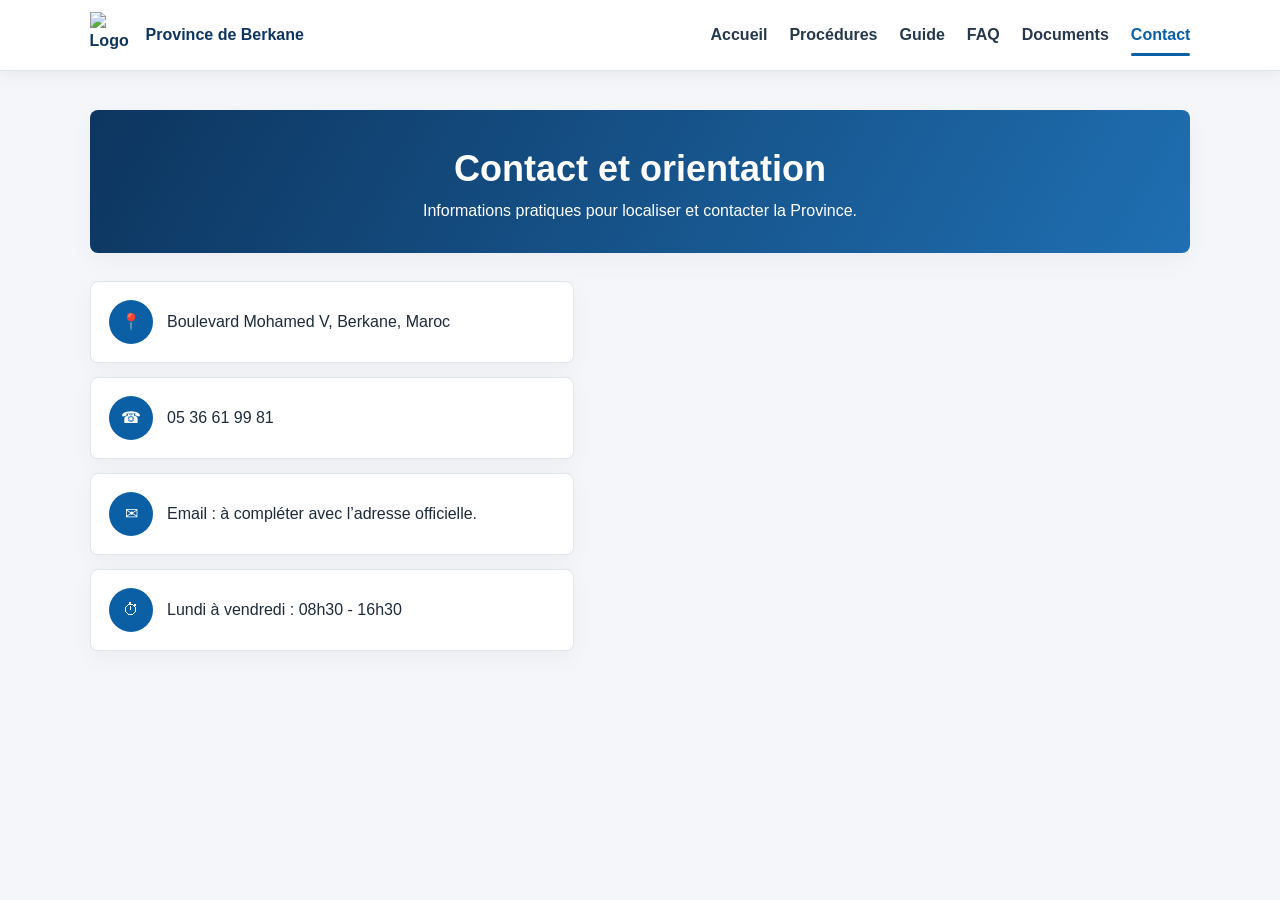
==== contact.html @ f851dc52 "Add files via upload" ====
<!DOCTYPE html>
<html lang="fr">
<head>
    <meta charset="UTF-8">
    <meta name="viewport" content="width=device-width, initial-scale=1.0">
    <title>Contact</title>
    <link rel="stylesheet" href="style.css">
</head>
<body>
    <header class="navbar">
        <a href="index.html" class="logo">
            <img src="images/logo.png" alt="Logo Province de Berkane">
            <span>Province de Berkane</span>
        </a>

        <button class="menu-btn" id="menuBtn">&#9776;</button>

        <nav id="navMenu">
            <a href="index.html">Accueil</a>
            <a href="procedures.html">Procédures</a>
            <a href="guide.html">Guide</a>
            <a href="faq.html">FAQ</a>
            <a href="documents.html">Documents</a>
            <a href="contact.html" class="active">Contact</a>
        </nav>
    </header>

    <main class="container">
        <section class="page-banner">
            <h1>Contact et orientation</h1>
            <p>Informations pratiques pour localiser et contacter la Province.</p>
        </section>

        <section class="contact-page">
            <div class="contact-info">
                <div class="contact-item">
                    <span>📍</span>
                    <p> Boulevard Mohamed V, Berkane, Maroc</p>
                </div>

                <div class="contact-item">
                    <span>☎</span>
                    <p> 05 36 61 99 81</p>
                </div>

                <div class="contact-item">
                    <span>✉</span>
                    <p>Email : à compléter avec l’adresse officielle.</p>
                </div>

                <div class="contact-item">
                    <span>⏱</span>
                    <p>Lundi à vendredi : 08h30 - 16h30</p>
                </div>
            </div>

            <iframe
                title="Localisation de la Province de Berkane"
                src="https://www.google.com/maps?q=Province%20de%20Berkane%20Maroc&output=embed">
            </iframe>
        </section>
    </main>

    <script src="script.js"></script>
</body>
</html>
---- style.css ----
/* Style général du site administratif */
* {
    box-sizing: border-box;
    margin: 0;
    padding: 0;
}

body {
    font-family: Arial, Helvetica, sans-serif;
    background: #f4f6f9;
    color: #1d2b3a;
    line-height: 1.6;
}

.navbar {
    position: fixed;
    top: 0;
    width: 100%;
    z-index: 100;
    display: flex;
    align-items: center;
    justify-content: space-between;
    padding: 12px 7%;
    background: #ffffff;
    border-bottom: 1px solid #dfe5ec;
    box-shadow: 0 4px 14px rgba(0, 0, 0, 0.06);
}

.logo {
    display: flex;
    align-items: center;
    gap: 10px;
    color: #0d355f;
    font-weight: bold;
    text-decoration: none;
}

.logo img {
    width: 46px;
    height: 46px;
    object-fit: contain;
}

nav {
    display: flex;
    gap: 22px;
}

nav a {
    position: relative;
    color: #26384c;
    font-weight: 600;
    text-decoration: none;
}

nav a:hover,
nav a.active {
    color: #0b5fa5;
}

nav a.active::after,
nav a:hover::after {
    content: "";
    position: absolute;
    left: 0;
    bottom: -8px;
    width: 100%;
    height: 3px;
    background: #0b5fa5;
    border-radius: 8px;
}

.menu-btn {
    display: none;
    padding: 6px 12px;
    color: white;
    background: #0d355f;
    border: none;
    border-radius: 6px;
    font-size: 22px;
    cursor: pointer;
}

.hero {
    height: 470px;
    display: flex;
    align-items: center;
    margin-top: 74px;
    background:
        linear-gradient(90deg, rgba(13, 53, 95, 0.88) 0%, rgba(13, 53, 95, 0.72) 42%, rgba(13, 53, 95, 0.08) 70%),
        url("images/province.png") center / cover;
}

.hero-box {
    width: 48%;
    min-width: 430px;
    padding: 55px 7%;
    color: white;
}

.hero h1 {
    margin-bottom: 18px;
    font-size: clamp(34px, 5vw, 54px);
    line-height: 1.2;
}

.hero p {
    max-width: 520px;
    margin-bottom: 26px;
    font-size: 18px;
}

.btn {
    display: inline-block;
    padding: 13px 24px;
    color: white;
    background: #0b5fa5;
    border-radius: 6px;
    font-weight: bold;
    text-decoration: none;
    transition: 0.3s;
}

.light-btn {
    color: #0d355f;
    background: white;
}

.light-btn:hover {
    color: white;
    background: #0b5fa5;
}

.btn:hover {
    background: #0d355f;
    transform: translateY(-2px);
}

.home-cards {
    width: min(1180px, 92%);
    display: grid;
    grid-template-columns: repeat(4, 1fr);
    gap: 20px;
    margin: -35px auto 55px;
    position: relative;
    z-index: 2;
}

.container {
    width: min(1100px, 90%);
    margin: auto;
    padding-top: 110px;
    padding-bottom: 50px;
}

.page-title,
.page-banner {
    margin-bottom: 28px;
    padding: 30px;
    background: white;
    border-left: 5px solid #0b5fa5;
    border-radius: 8px;
    box-shadow: 0 8px 22px rgba(0, 0, 0, 0.04);
}

.page-title h1,
.page-banner h1 {
    color: #0d355f;
    font-size: 36px;
}

.page-banner {
    color: white;
    text-align: center;
    background: linear-gradient(120deg, #0d355f, #1f6fb2);
    border-left: none;
}

.page-banner h1 {
    color: white;
}

.card,
.platform-card {
    margin-bottom: 20px;
    padding: 24px;
    background: white;
    border: 1px solid #dfe5ec;
    border-radius: 8px;
    box-shadow: 0 8px 22px rgba(0, 0, 0, 0.05);
}

.card {
    border-top: 4px solid #0b5fa5;
}

.card h2,
.info-card h2 {
    margin-bottom: 10px;
    color: #0d355f;
}

ul {
    padding-left: 22px;
}

.procedure-card {
    display: grid;
    grid-template-columns: 80px 1fr 160px;
    gap: 20px;
    align-items: center;
    margin-bottom: 18px;
    padding: 22px;
    background: white;
    border: 1px solid #dfe5ec;
    border-radius: 8px;
    box-shadow: 0 8px 22px rgba(0, 0, 0, 0.05);
}

.procedure-text h2 {
    margin-bottom: 8px;
    color: #0d355f;
}

.procedure-side {
    padding-left: 18px;
    border-left: 1px solid #dfe5ec;
}

.procedure-side strong,
.procedure-side span {
    display: block;
}

.procedure-side span {
    color: #526477;
}

.round-icon {
    width: 62px;
    height: 62px;
    display: flex;
    align-items: center;
    justify-content: center;
    color: white;
    border-radius: 50%;
    font-size: 24px;
    font-weight: bold;
}

.small-btn {
    display: inline-block;
    padding: 10px 18px;
    color: white;
    background: #0b5fa5;
    border-radius: 6px;
    font-weight: bold;
    text-align: center;
    text-decoration: none;
}

.info-grid,
.contact-grid {
    display: grid;
    grid-template-columns: repeat(3, 1fr);
    gap: 18px;
    margin-bottom: 24px;
}

.info-card {
    padding: 22px;
    background: white;
    border: 1px solid #dfe5ec;
    border-radius: 8px;
    text-align: center;
    box-shadow: 0 8px 22px rgba(0, 0, 0, 0.04);
    transition: 0.3s;
}

.icon {
    width: 56px;
    height: 56px;
    display: flex;
    align-items: center;
    justify-content: center;
    margin: 0 auto 14px;
    color: white;
    border-radius: 50%;
    font-size: 24px;
}

.blue {
    background: #1f6fb2;
}

.green {
    background: #36a268;
}

.orange {
    background: #f3a51c;
}

.purple {
    background: #8449b8;
}

.info-card:hover {
    transform: translateY(-4px);
    box-shadow: 0 14px 28px rgba(13, 53, 95, 0.12);
}

.documents-box {
    margin-top: 28px;
}

.documents-box h2 {
    margin-bottom: 18px;
    color: #0d355f;
}

.guide-layout {
    display: grid;
    grid-template-columns: 1fr 1.2fr;
    gap: 24px;
    margin-bottom: 24px;
}

.guide-visual,
.guide-list {
    padding: 28px;
    background: white;
    border: 1px solid #dfe5ec;
    border-radius: 8px;
    box-shadow: 0 8px 22px rgba(0, 0, 0, 0.05);
}

.guide-visual {
    text-align: center;
}

.guide-visual h2 {
    color: #0d355f;
}

.big-icon {
    margin-bottom: 14px;
    font-size: 58px;
}

.guide-list p {
    margin-bottom: 14px;
    padding: 13px;
    background: #edf5fc;
    border-radius: 6px;
    color: #0d355f;
    font-weight: 600;
}

.faq {
    display: grid;
    gap: 10px;
    max-width: 900px;
    margin: auto;
}

.faq-question {
    padding: 16px;
    text-align: left;
    color: #0d355f;
    background: white;
    border: 1px solid #dfe5ec;
    border-radius: 8px;
    font-weight: bold;
    cursor: pointer;
    box-shadow: 0 5px 16px rgba(0, 0, 0, 0.04);
}

.faq-answer {
    display: none;
    padding: 16px;
    background: #eaf1f8;
    border-radius: 8px;
}

.faq-answer.show {
    display: block;
}

.center {
    display: flex;
    min-height: 75vh;
    align-items: center;
    justify-content: center;
    text-align: center;
}

.platform-card p {
    margin: 18px 0;
    color: #0b5fa5;
    font-size: 28px;
    font-weight: bold;
}

.contact-page {
    display: grid;
    grid-template-columns: 0.9fr 1.1fr;
    gap: 24px;
}

.contact-info {
    display: grid;
    gap: 14px;
}

.contact-item {
    display: flex;
    gap: 14px;
    align-items: center;
    padding: 18px;
    background: white;
    border: 1px solid #dfe5ec;
    border-radius: 8px;
    box-shadow: 0 8px 22px rgba(0, 0, 0, 0.04);
}

.contact-item span {
    width: 44px;
    height: 44px;
    display: flex;
    align-items: center;
    justify-content: center;
    color: white;
    background: #0b5fa5;
    border-radius: 50%;
}

iframe {
    width: 100%;
    height: 350px;
    border: none;
    border-radius: 8px;
}

@media (max-width: 768px) {
    .menu-btn {
        display: block;
    }

    nav {
        display: none;
        position: absolute;
        top: 72px;
        left: 0;
        width: 100%;
        flex-direction: column;
        padding: 20px 7%;
        background: white;
        border-bottom: 1px solid #dfe5ec;
    }

    nav.open {
        display: flex;
    }

    nav a.active::after,
    nav a:hover::after {
        display: none;
    }

    .hero {
        height: auto;
        min-height: 430px;
        margin-top: 72px;
        background:
            linear-gradient(rgba(13, 53, 95, 0.82), rgba(13, 53, 95, 0.82)),
            url("images/province.png") center / cover;
    }

    .hero-box {
        width: 100%;
        min-width: 0;
        padding: 60px 7%;
    }

    .home-cards {
        grid-template-columns: 1fr;
        margin-top: 25px;
    }

    .info-grid,
    .contact-grid,
    .procedure-card,
    .guide-layout,
    .contact-page {
        grid-template-columns: 1fr;
    }

    .procedure-side {
        padding-left: 0;
        padding-top: 14px;
        border-left: none;
        border-top: 1px solid #dfe5ec;
    }
}
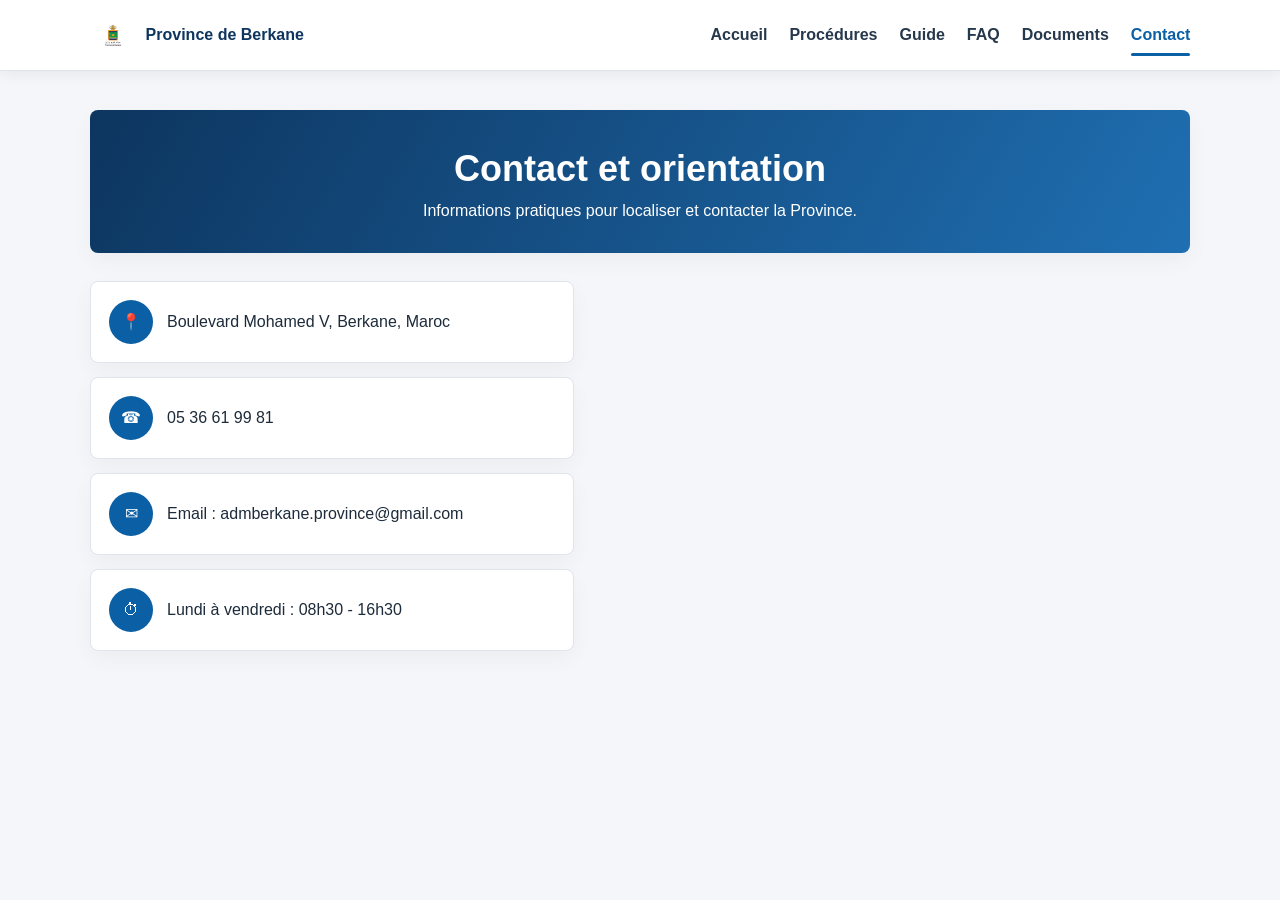
==== commit c8de1f21: "Update contact.html" ====
--- a/contact.html
+++ b/contact.html
@@ -9,7 +9,7 @@
 <body>
     <header class="navbar">
         <a href="index.html" class="logo">
-            <img src="images/logo.png" alt="Logo Province de Berkane">
+            <img src="logo.png" alt="Logo Province de Berkane">
             <span>Province de Berkane</span>
         </a>
 
@@ -45,7 +45,7 @@
 
                 <div class="contact-item">
                     <span>✉</span>
-                    <p>Email : à compléter avec l’adresse officielle.</p>
+                    <p>Email : admberkane.province@gmail.com </p>
                 </div>
 
                 <div class="contact-item">
--- a/style.css
+++ b/style.css
@@ -88,7 +88,7 @@
     margin-top: 74px;
     background:
         linear-gradient(90deg, rgba(13, 53, 95, 0.88) 0%, rgba(13, 53, 95, 0.72) 42%, rgba(13, 53, 95, 0.08) 70%),
-        url("images/province.png") center / cover;
+        url("province.png") center / cover;
 }
 
 .hero-box {
@@ -474,7 +474,7 @@
         margin-top: 72px;
         background:
             linear-gradient(rgba(13, 53, 95, 0.82), rgba(13, 53, 95, 0.82)),
-            url("images/province.png") center / cover;
+            url("province.png") center / cover;
     }
 
     .hero-box {
